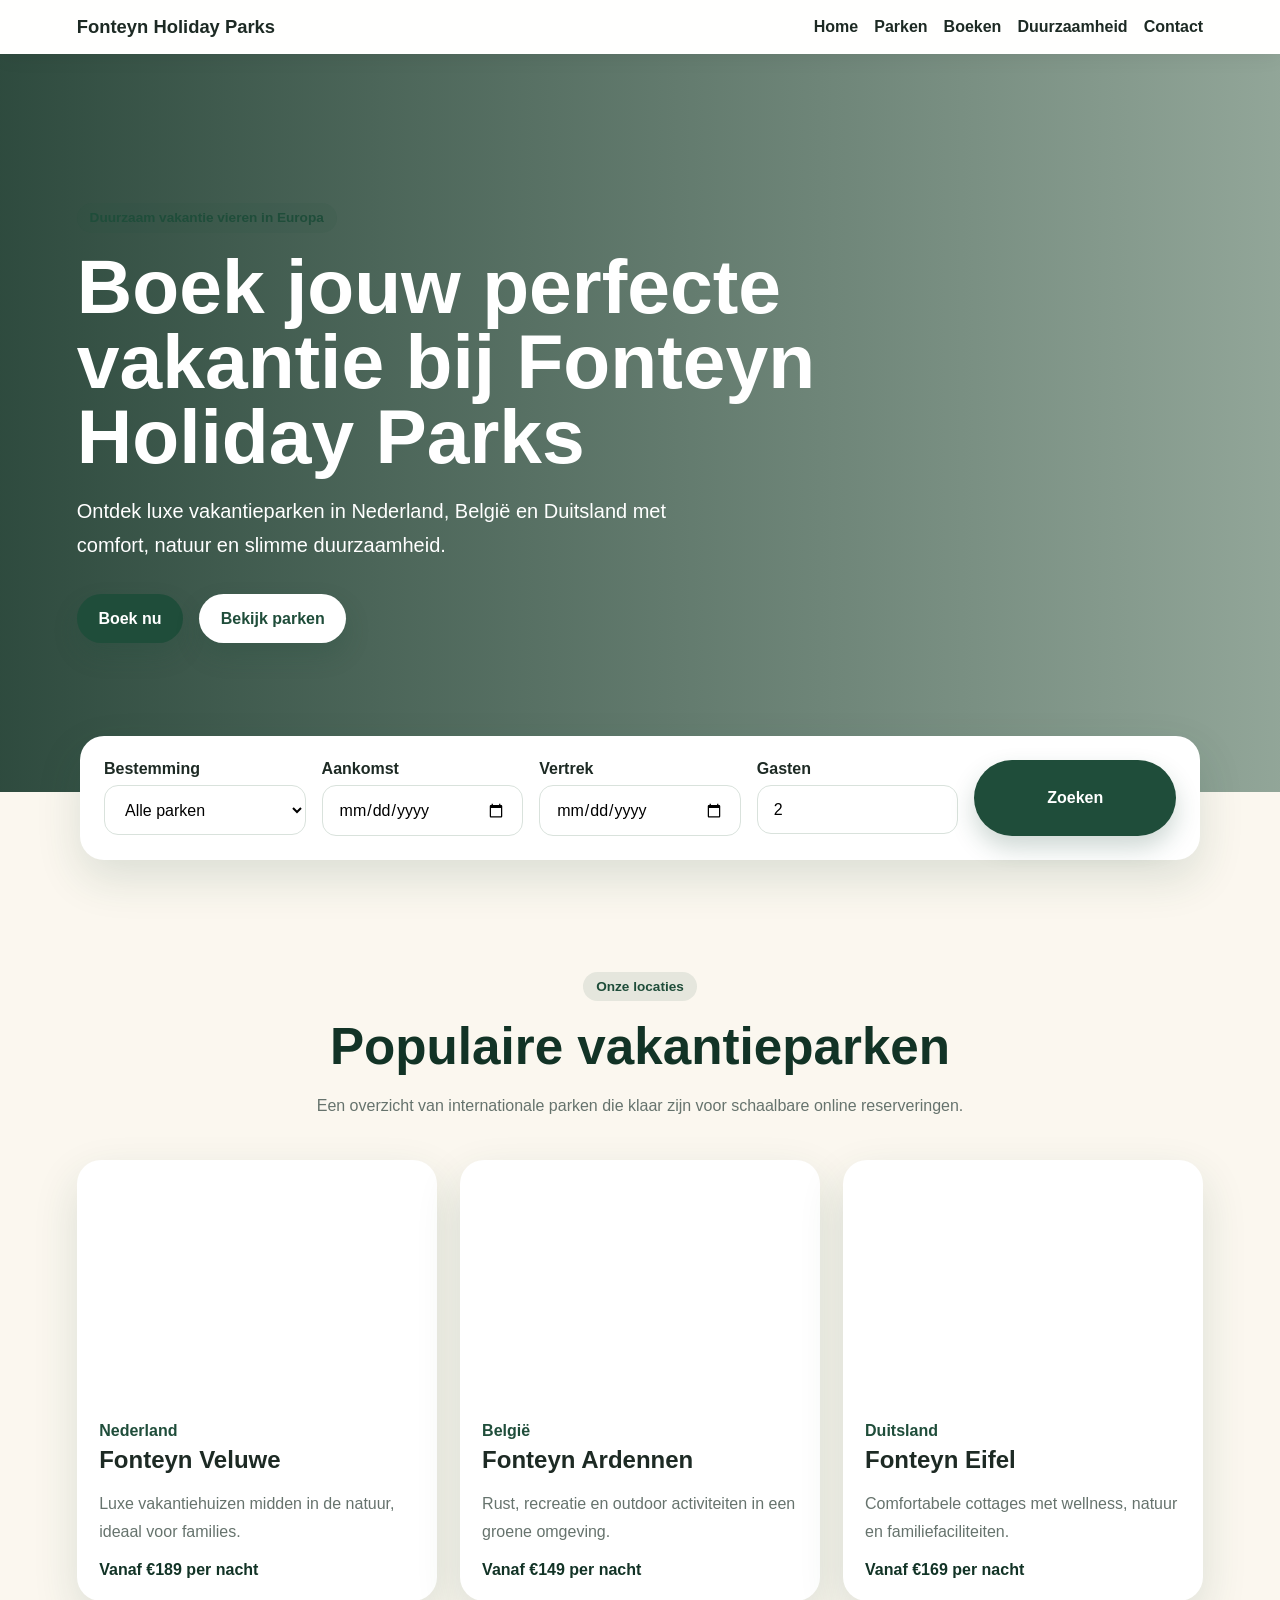
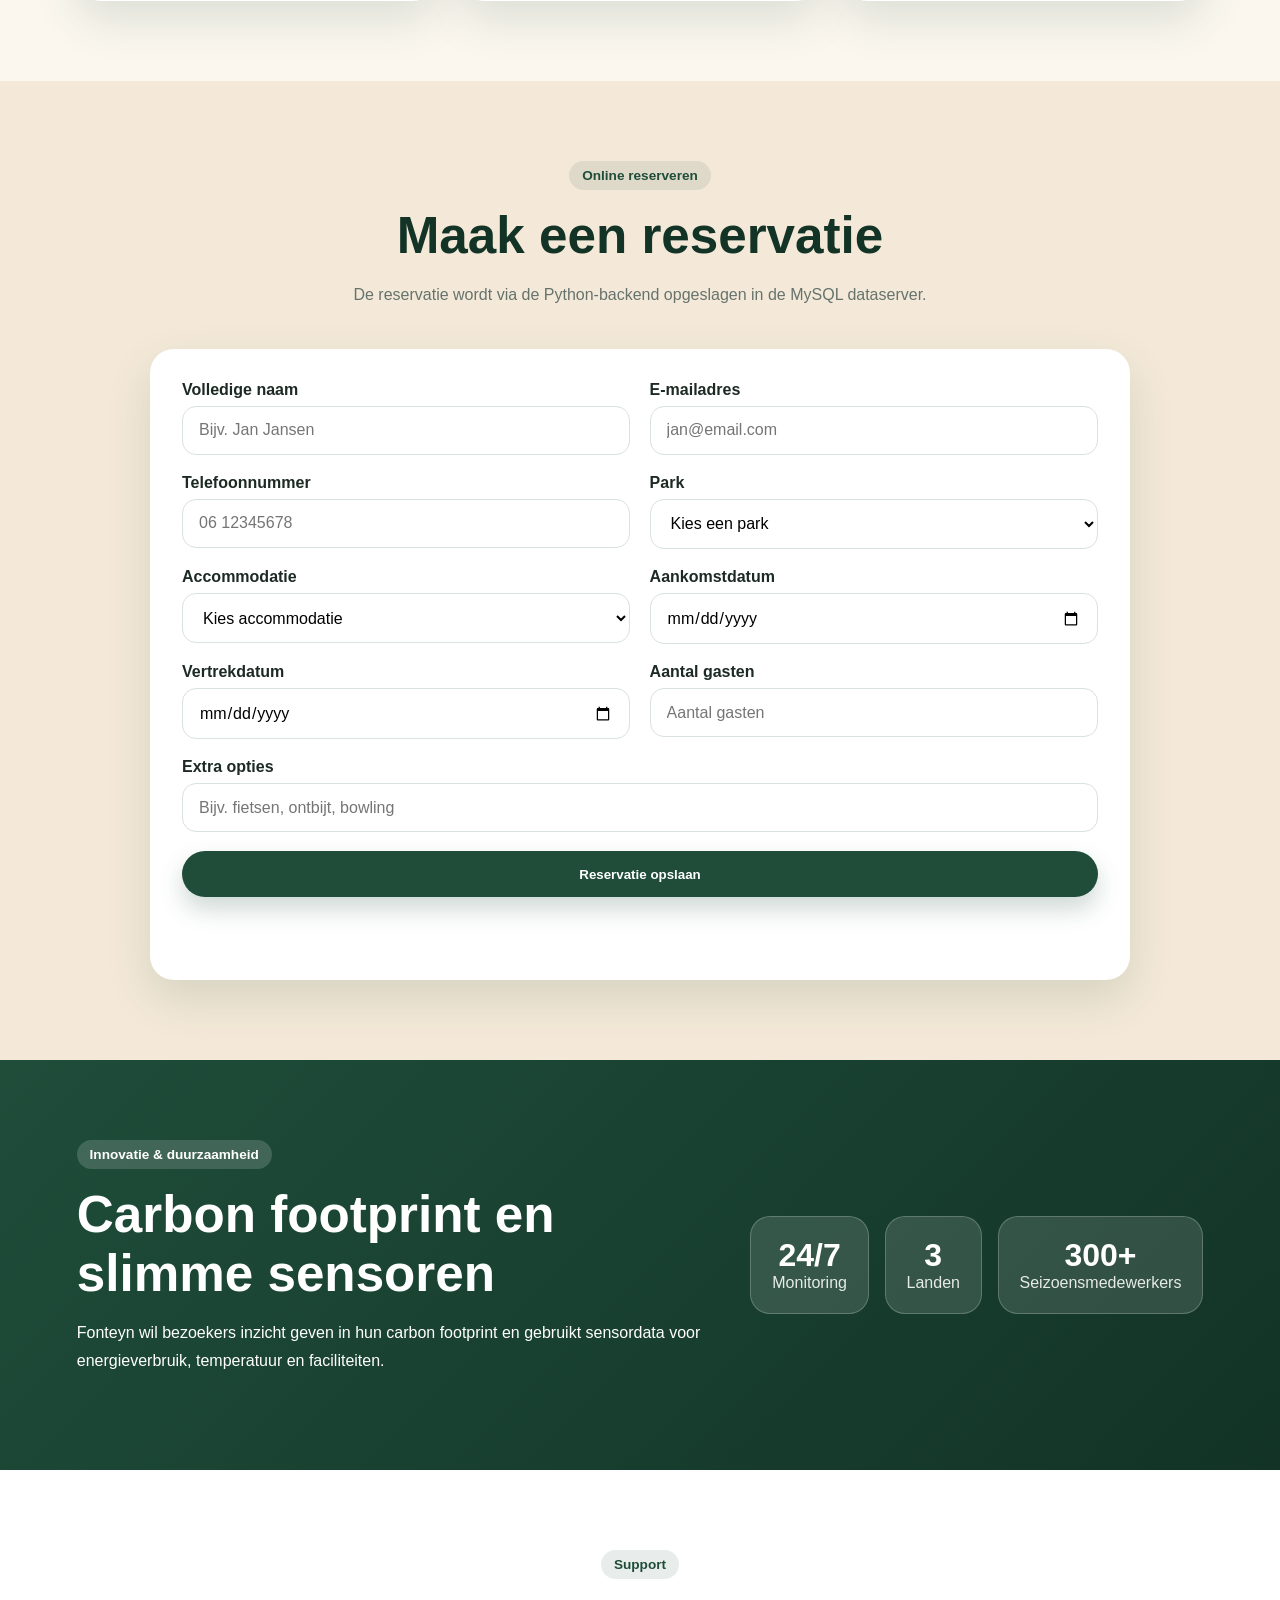
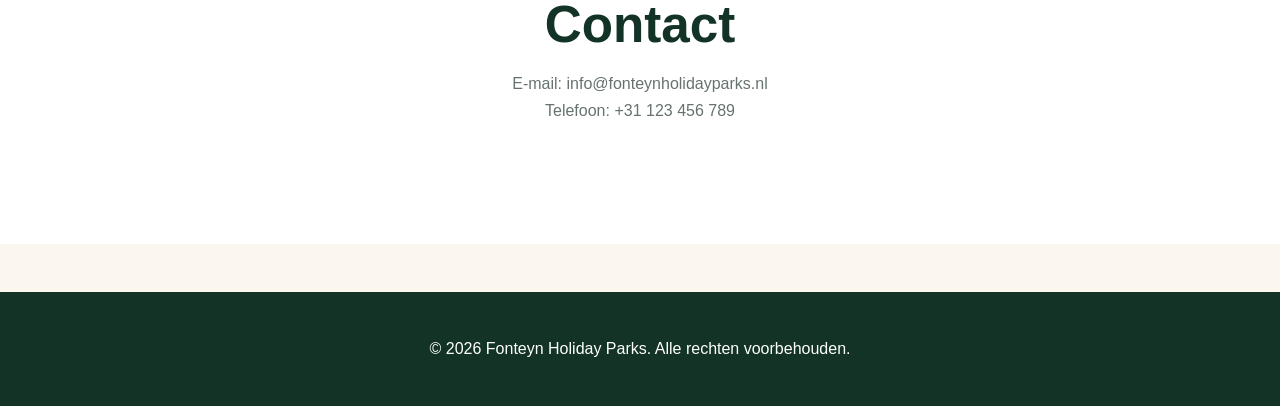
==== fonteyn-website-New-Improved/frontend/index.html @ 7b76ea58 "Initial commit reservation app" ====
<!DOCTYPE html>
<html lang="nl">
<head>
  <meta charset="UTF-8" />
  <meta name="viewport" content="width=device-width, initial-scale=1.0" />
  <title>Fonteyn Holiday Parks</title>
  <link rel="stylesheet" href="style.css" />
</head>
<body>
  <header class="navbar">
    <a class="logo" href="index.html">Fonteyn Holiday Parks</a>
    <button class="menu-btn" id="menuBtn">☰</button>
    <nav id="navMenu">
      <a href="#home">Home</a>
      <a href="#parks">Parken</a>
      <a href="#booking">Boeken</a>
      <a href="#sustainability">Duurzaamheid</a>
      <a href="#contact">Contact</a>
    </nav>
  </header>

  <section id="home" class="hero">
    <div class="hero-content">
      <span class="eyebrow">Duurzaam vakantie vieren in Europa</span>
      <h1>Boek jouw perfecte vakantie bij Fonteyn Holiday Parks</h1>
      <p>Ontdek luxe vakantieparken in Nederland, België en Duitsland met comfort, natuur en slimme duurzaamheid.</p>
      <div class="hero-actions">
        <a href="#booking" class="btn">Boek nu</a>
        <a href="#parks" class="btn secondary">Bekijk parken</a>
      </div>
    </div>
  </section>

  <main>
    <section class="search-card">
      <div>
        <label>Bestemming</label>
        <select>
          <option>Alle parken</option>
          <option>Fonteyn Veluwe</option>
          <option>Fonteyn Ardennen</option>
          <option>Fonteyn Eifel</option>
        </select>
      </div>
      <div>
        <label>Aankomst</label>
        <input type="date" />
      </div>
      <div>
        <label>Vertrek</label>
        <input type="date" />
      </div>
      <div>
        <label>Gasten</label>
        <input type="number" min="1" value="2" />
      </div>
      <a href="#booking" class="btn full">Zoeken</a>
    </section>

    <section id="parks" class="section">
      <div class="section-title">
        <span class="eyebrow">Onze locaties</span>
        <h2>Populaire vakantieparken</h2>
        <p>Een overzicht van internationale parken die klaar zijn voor schaalbare online reserveringen.</p>
      </div>
      <div class="cards">
        <article class="card">
          <div class="card-image veluwe"></div>
          <div class="card-body">
            <span>Nederland</span>
            <h3>Fonteyn Veluwe</h3>
            <p>Luxe vakantiehuizen midden in de natuur, ideaal voor families.</p>
            <strong>Vanaf €189 per nacht</strong>
          </div>
        </article>
        <article class="card">
          <div class="card-image ardennen"></div>
          <div class="card-body">
            <span>België</span>
            <h3>Fonteyn Ardennen</h3>
            <p>Rust, recreatie en outdoor activiteiten in een groene omgeving.</p>
            <strong>Vanaf €149 per nacht</strong>
          </div>
        </article>
        <article class="card">
          <div class="card-image eifel"></div>
          <div class="card-body">
            <span>Duitsland</span>
            <h3>Fonteyn Eifel</h3>
            <p>Comfortabele cottages met wellness, natuur en familiefaciliteiten.</p>
            <strong>Vanaf €169 per nacht</strong>
          </div>
        </article>
      </div>
    </section>

    <section id="booking" class="section booking-section">
      <div class="section-title">
        <span class="eyebrow">Online reserveren</span>
        <h2>Maak een reservatie</h2>
        <p>De reservatie wordt via de Python-backend opgeslagen in de MySQL dataserver.</p>
      </div>

      <form id="bookingForm" class="booking-form">
        <div class="form-group">
          <label for="fullName">Volledige naam</label>
          <input id="fullName" type="text" placeholder="Bijv. Jan Jansen" required />
        </div>
        <div class="form-group">
          <label for="email">E-mailadres</label>
          <input id="email" type="email" placeholder="jan@email.com" required />
        </div>
        <div class="form-group">
          <label for="phone">Telefoonnummer</label>
          <input id="phone" type="text" placeholder="06 12345678" />
        </div>
        <div class="form-group">
          <label for="park">Park</label>
          <select id="park" required>
            <option value="">Kies een park</option>
            <option value="Fonteyn Veluwe">Fonteyn Veluwe - Nederland</option>
            <option value="Fonteyn Ardennen">Fonteyn Ardennen - België</option>
            <option value="Fonteyn Eifel">Fonteyn Eifel - Duitsland</option>
          </select>
        </div>
        <div class="form-group">
          <label for="accommodation">Accommodatie</label>
          <select id="accommodation" required>
            <option value="">Kies accommodatie</option>
            <option value="Luxe Cottage">Luxe Cottage</option>
            <option value="Familiehuis">Familiehuis</option>
            <option value="Kampeerplaats">Kampeerplaats</option>
          </select>
        </div>
        <div class="form-group">
          <label for="arrivalDate">Aankomstdatum</label>
          <input id="arrivalDate" type="date" required />
        </div>
        <div class="form-group">
          <label for="departureDate">Vertrekdatum</label>
          <input id="departureDate" type="date" required />
        </div>
        <div class="form-group">
          <label for="guests">Aantal gasten</label>
          <input id="guests" type="number" min="1" placeholder="Aantal gasten" required />
        </div>
        <div class="form-group wide">
          <label for="extras">Extra opties</label>
          <input id="extras" type="text" placeholder="Bijv. fietsen, ontbijt, bowling" />
        </div>
        <button type="submit" class="btn submit-btn">Reservatie opslaan</button>
        <p id="formMessage" class="form-message"></p>
      </form>
    </section>

    <section id="sustainability" class="section green-section">
      <div>
        <span class="eyebrow light">Innovatie & duurzaamheid</span>
        <h2>Carbon footprint en slimme sensoren</h2>
        <p>Fonteyn wil bezoekers inzicht geven in hun carbon footprint en gebruikt sensordata voor energieverbruik, temperatuur en faciliteiten.</p>
      </div>
      <div class="stats">
        <div><strong>24/7</strong><span>Monitoring</span></div>
        <div><strong>3</strong><span>Landen</span></div>
        <div><strong>300+</strong><span>Seizoensmedewerkers</span></div>
      </div>
    </section>

    <section id="contact" class="section contact-section">
      <div class="section-title">
        <span class="eyebrow">Support</span>
        <h2>Contact</h2>
        <p>E-mail: info@fonteynholidayparks.nl<br />Telefoon: +31 123 456 789</p>
      </div>
    </section>
  </main>

  <footer>
    <p>&copy; 2026 Fonteyn Holiday Parks. Alle rechten voorbehouden.</p>
  </footer>

  <script src="script.js"></script>
</body>
</html>
---- fonteyn-website-New-Improved/frontend/style.css ----
:root {
  --green: #1f4d3a;
  --green-dark: #123326;
  --sand: #f4e9d8;
  --cream: #fbf7ef;
  --blue: #7bb7c9;
  --text: #1d2a24;
  --muted: #66736d;
  --white: #ffffff;
  --shadow: 0 18px 45px rgba(31, 77, 58, 0.14);
  --radius: 24px;
}

* { box-sizing: border-box; }
html { scroll-behavior: smooth; }
body {
  margin: 0;
  font-family: Inter, Arial, sans-serif;
  color: var(--text);
  background: var(--cream);
}

.navbar {
  position: sticky;
  top: 0;
  z-index: 100;
  display: flex;
  justify-content: space-between;
  align-items: center;
  gap: 1rem;
  padding: 1rem 6%;
  background: rgba(255, 255, 255, 0.92);
  backdrop-filter: blur(14px);
  box-shadow: 0 4px 20px rgba(0,0,0,0.06);
}
.logo {
  text-decoration: none;
  color: var(--green);
  font-weight: 800;
  font-size: 1.15rem;
}
.navbar nav {
  display: flex;
  align-items: center;
  gap: 1rem;
}
.navbar a {
  color: var(--text);
  text-decoration: none;
  font-weight: 600;
}
.navbar nav a:hover { color: var(--green); }
.menu-btn {
  display: none;
  border: none;
  background: var(--green);
  color: white;
  padding: .65rem .8rem;
  border-radius: 12px;
  font-size: 1.2rem;
}

.hero {
  min-height: 82vh;
  display: flex;
  align-items: center;
  padding: 6rem 6%;
  background:
    linear-gradient(90deg, rgba(18,51,38,.88), rgba(31,77,58,.48)),
    url('https://images.unsplash.com/photo-1500530855697-b586d89ba3ee?auto=format&fit=crop&w=1800&q=80') center/cover;
  color: white;
}
.hero-content { max-width: 760px; }
.eyebrow {
  display: inline-block;
  color: var(--green);
  background: rgba(31,77,58,.1);
  padding: .45rem .8rem;
  border-radius: 999px;
  font-weight: 800;
  font-size: .85rem;
  margin-bottom: 1rem;
}
.eyebrow.light { color: white; background: rgba(255,255,255,.16); }
.hero h1 {
  font-size: clamp(2.6rem, 6vw, 5.4rem);
  line-height: .98;
  margin: 0 0 1rem;
}
.hero p { font-size: 1.25rem; line-height: 1.7; max-width: 620px; }
.hero-actions { display: flex; gap: 1rem; flex-wrap: wrap; margin-top: 2rem; }

.btn {
  border: none;
  display: inline-flex;
  align-items: center;
  justify-content: center;
  text-decoration: none;
  background: var(--green);
  color: white;
  padding: .95rem 1.35rem;
  border-radius: 999px;
  font-weight: 800;
  cursor: pointer;
  box-shadow: 0 12px 25px rgba(31,77,58,.22);
}
.btn:hover { background: var(--green-dark); transform: translateY(-1px); }
.btn.secondary { background: white; color: var(--green); }
.btn.full { width: 100%; }

main { padding-bottom: 3rem; }
.search-card {
  width: min(1120px, 88%);
  margin: -3.5rem auto 2rem;
  position: relative;
  z-index: 5;
  background: white;
  border-radius: var(--radius);
  padding: 1.5rem;
  display: grid;
  grid-template-columns: repeat(5, 1fr);
  gap: 1rem;
  box-shadow: var(--shadow);
}
label { display: block; font-weight: 800; margin-bottom: .45rem; }
input, select {
  width: 100%;
  border: 1px solid #d9e2dc;
  border-radius: 14px;
  padding: .9rem 1rem;
  font: inherit;
  background: white;
}
input:focus, select:focus { outline: 3px solid rgba(123,183,201,.3); border-color: var(--blue); }

.section { padding: 5rem 6%; }
.section-title { text-align: center; max-width: 760px; margin: 0 auto 2.5rem; }
.section-title.left { text-align: left; margin-left: 0; }
.section h2, .section h1 { font-size: clamp(2rem, 4vw, 3.2rem); margin: 0 0 1rem; color: var(--green-dark); }
.section p { color: var(--muted); line-height: 1.7; }
.cards { display: grid; grid-template-columns: repeat(3, 1fr); gap: 1.4rem; }
.card {
  background: white;
  border-radius: var(--radius);
  overflow: hidden;
  box-shadow: var(--shadow);
}
.card-image { height: 240px; background-size: cover; background-position: center; }
.veluwe { background-image: url('https://images.unsplash.com/photo-1448375240586-882707db888b?auto=format&fit=crop&w=900&q=80'); }
.ardennen { background-image: url('https://images.unsplash.com/photo-1501785888041-af3ef285b470?auto=format&fit=crop&w=900&q=80'); }
.eifel { background-image: url('https://images.unsplash.com/photo-1510798831971-661eb04b3739?auto=format&fit=crop&w=900&q=80'); }
.card-body { padding: 1.4rem; }
.card-body span { color: var(--green); font-weight: 800; }
.card-body h3 { font-size: 1.5rem; margin: .4rem 0; }
.card-body strong { color: var(--green-dark); }

.booking-section { background: var(--sand); }
.booking-form {
  width: min(980px, 100%);
  margin: 0 auto;
  background: white;
  border-radius: var(--radius);
  padding: 2rem;
  display: grid;
  grid-template-columns: repeat(2, 1fr);
  gap: 1.2rem;
  box-shadow: var(--shadow);
}
.form-group.wide, .submit-btn, .form-message { grid-column: 1 / -1; }
.form-message { font-weight: 800; }

.green-section {
  background: linear-gradient(135deg, var(--green), var(--green-dark));
  color: white;
  display: grid;
  grid-template-columns: 1.2fr .8fr;
  gap: 2rem;
  align-items: center;
}
.green-section h2, .green-section p { color: white; }
.stats { display: grid; grid-template-columns: repeat(3, 1fr); gap: 1rem; }
.stats div {
  background: rgba(255,255,255,.13);
  border: 1px solid rgba(255,255,255,.22);
  border-radius: 20px;
  padding: 1.3rem;
  text-align: center;
}
.stats strong { display: block; font-size: 2rem; }
.stats span { opacity: .88; }

.contact-section { background: white; }
footer { padding: 2rem 6%; background: var(--green-dark); color: white; text-align: center; }

.hidden { display: none !important; }
.login-screen {
  min-height: 100vh;
  display: flex;
  justify-content: center;
  align-items: center;
  background: linear-gradient(135deg, #f4e9d8, #eaf5ef);
  padding: 2rem;
}
.login-card {
  width: min(440px, 100%);
  background: white;
  padding: 2rem;
  border-radius: 18px;
  box-shadow: var(--shadow);
}
.login-card h1 { margin: 1rem 0 .2rem; color: #1b1b1b; }
.login-subtitle, .login-note { color: var(--muted); }
.login-note { font-size: .9rem; }
.microsoft-logo {
  width: 44px;
  height: 44px;
  display: grid;
  grid-template-columns: repeat(2, 1fr);
  gap: 4px;
}
.microsoft-logo span:nth-child(1) { background: #f25022; }
.microsoft-logo span:nth-child(2) { background: #7fba00; }
.microsoft-logo span:nth-child(3) { background: #00a4ef; }
.microsoft-logo span:nth-child(4) { background: #ffb900; }
.logout-btn {
  border: none;
  background: #c0392b;
  color: white;
  padding: .7rem 1rem;
  border-radius: 999px;
  cursor: pointer;
  font-weight: 800;
}
.admin-table-wrapper {
  width: 100%;
  overflow-x: auto;
  margin-top: 2rem;
  background: white;
  border-radius: 18px;
  box-shadow: var(--shadow);
}
.admin-table { width: 100%; border-collapse: collapse; min-width: 1050px; }
.admin-table th, .admin-table td { padding: 1rem; text-align: left; border-bottom: 1px solid #e5e5e5; }
.admin-table th { background: var(--green); color: white; font-weight: 800; }
.admin-table tr:hover { background: #f4f9f6; }
.delete-btn {
  background: #c0392b;
  color: white;
  border: none;
  padding: .6rem 1rem;
  border-radius: 10px;
  cursor: pointer;
  font-weight: 800;
}
.delete-btn:hover { background: #a93226; }

@media (max-width: 900px) {
  .search-card, .cards, .green-section, .stats { grid-template-columns: 1fr; }
  .booking-form { grid-template-columns: 1fr; }
  .menu-btn { display: block; }
  .navbar nav {
    display: none;
    position: absolute;
    top: 100%;
    left: 0;
    right: 0;
    flex-direction: column;
    background: white;
    padding: 1rem 6%;
    align-items: flex-start;
    box-shadow: 0 18px 35px rgba(0,0,0,.08);
  }
  .navbar nav.open { display: flex; }
}
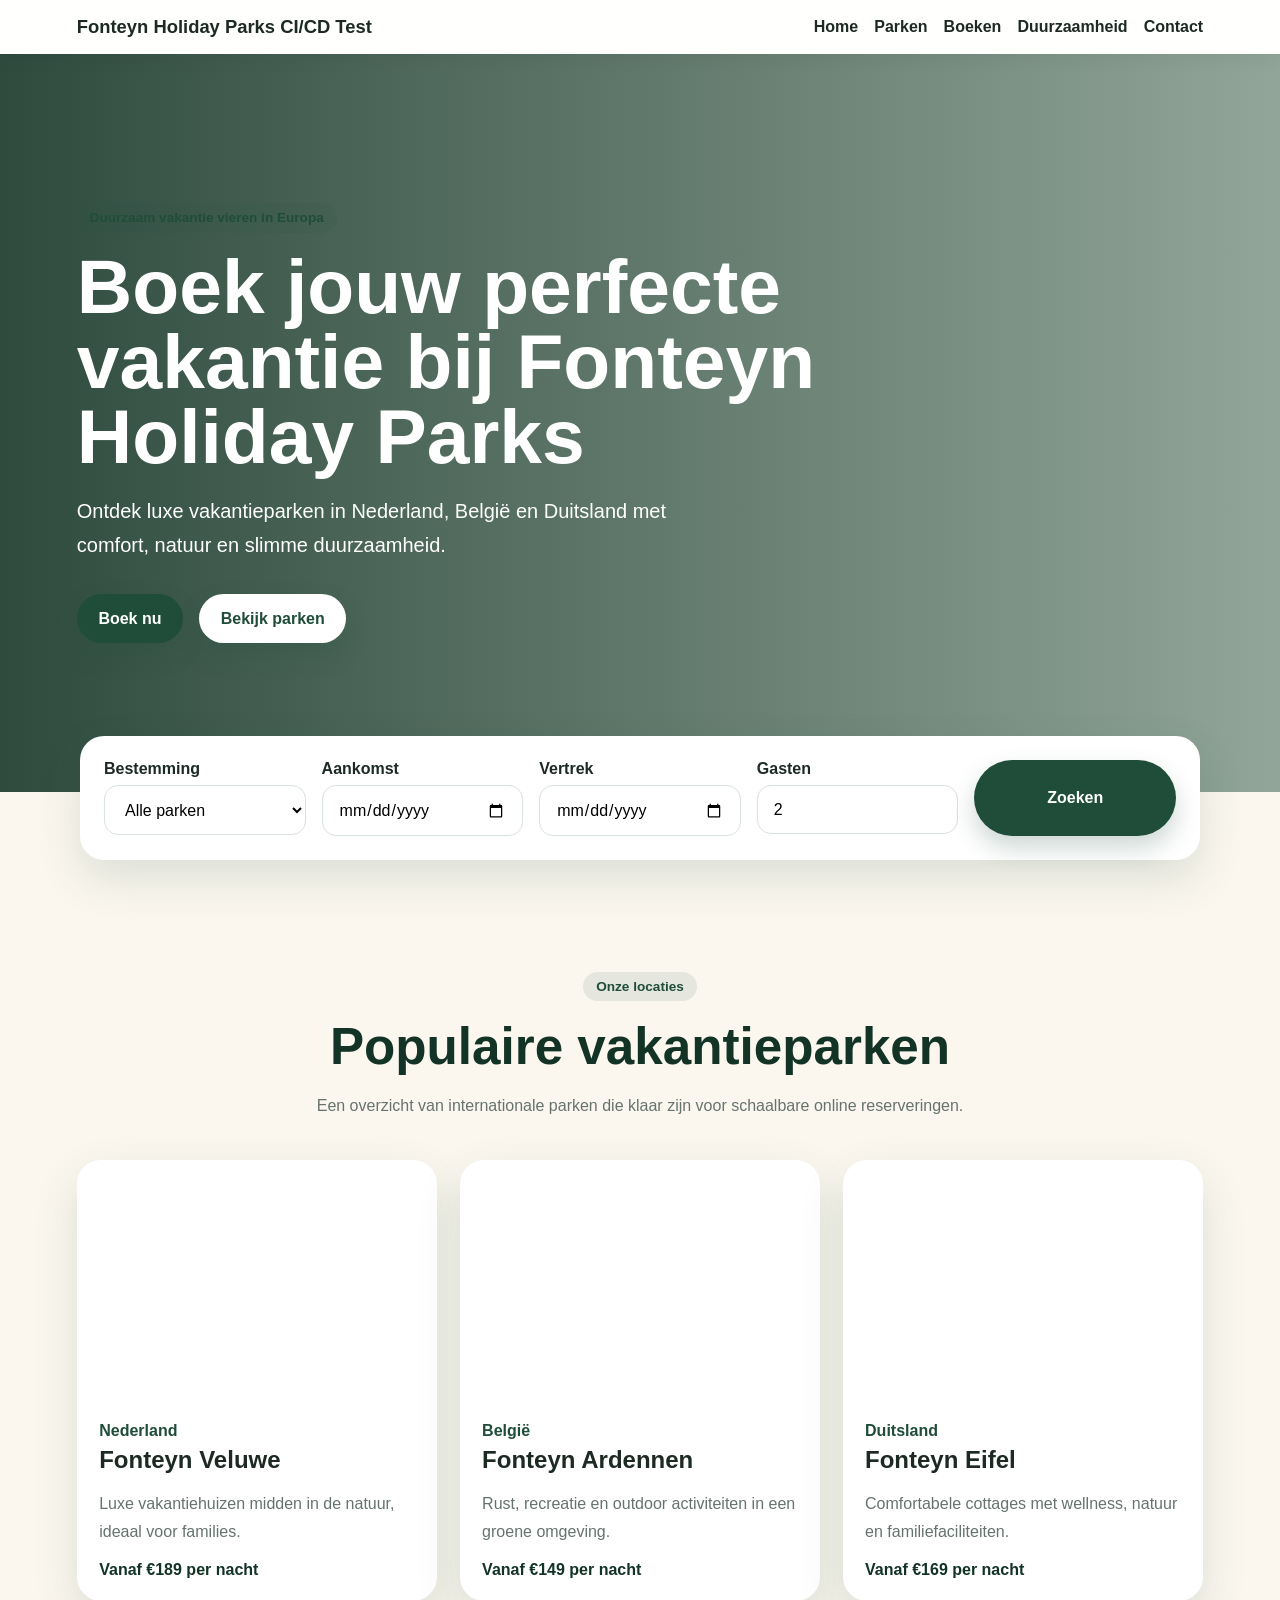
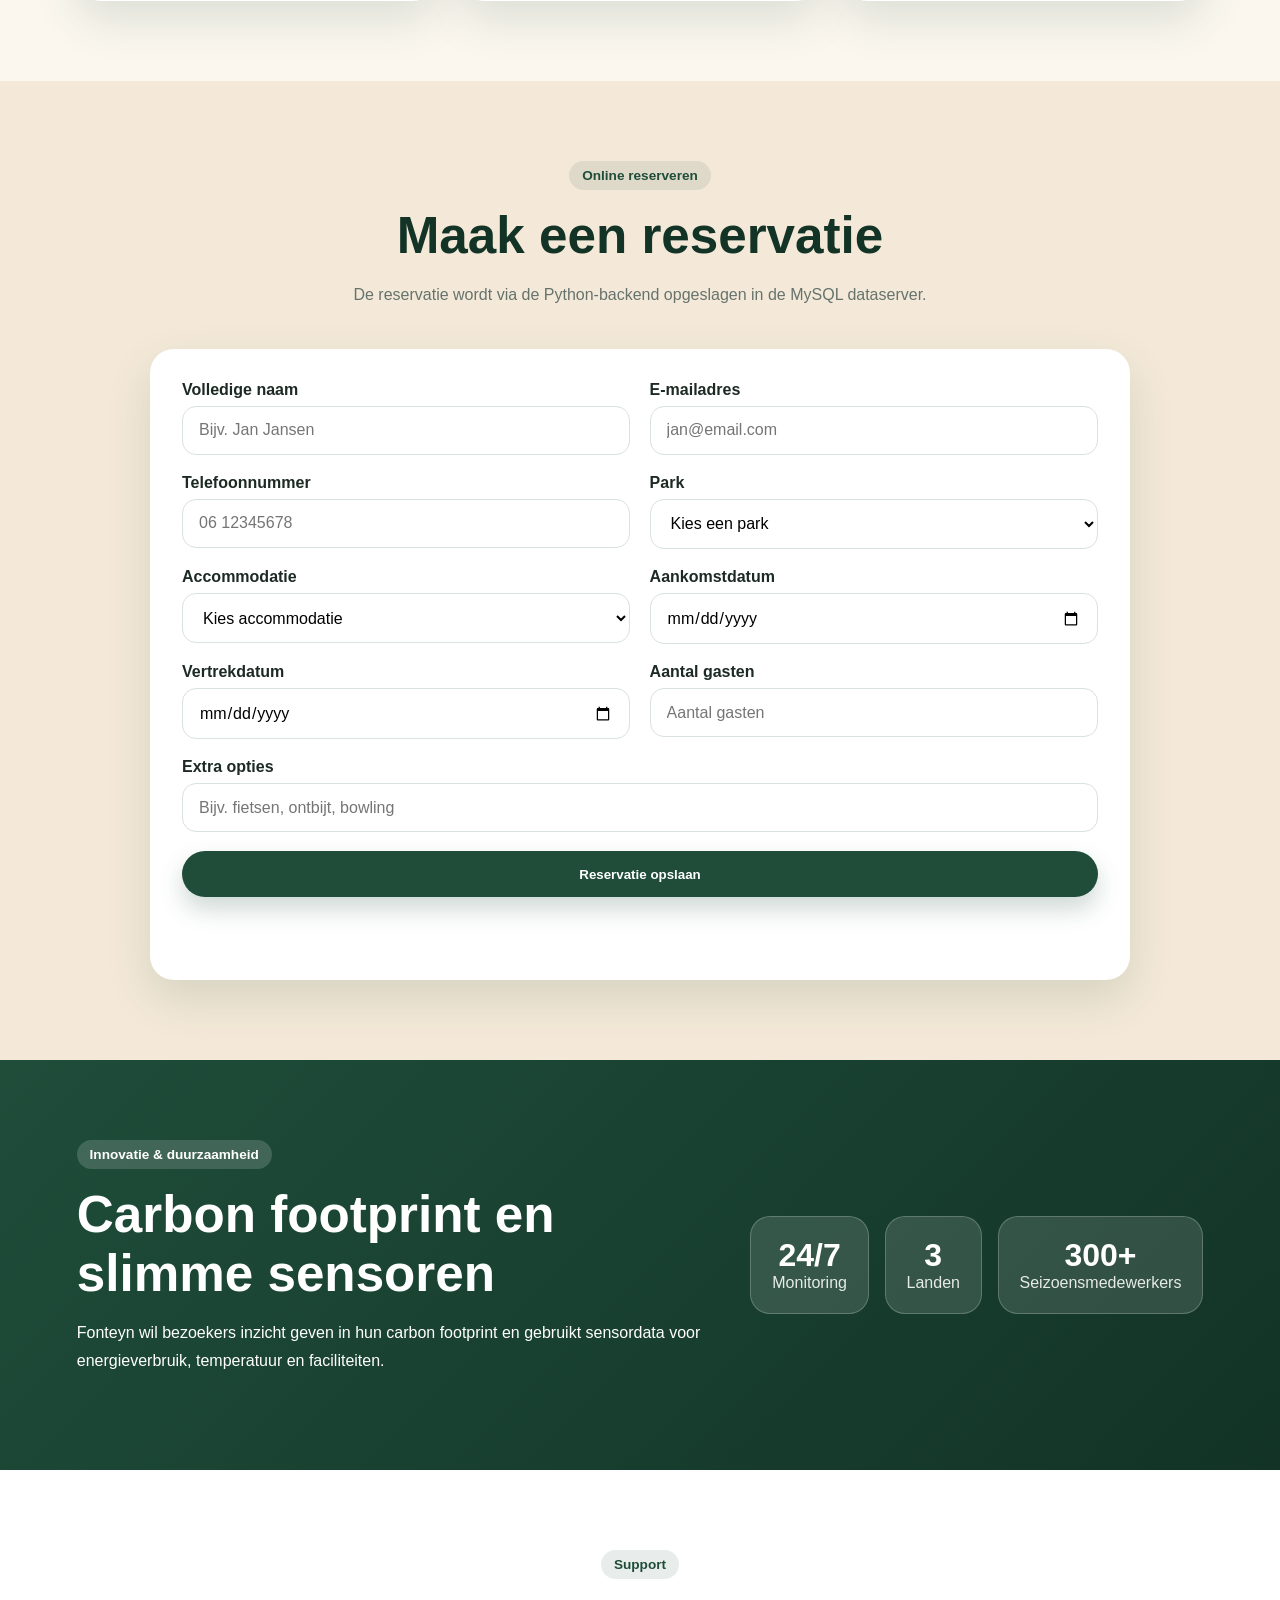
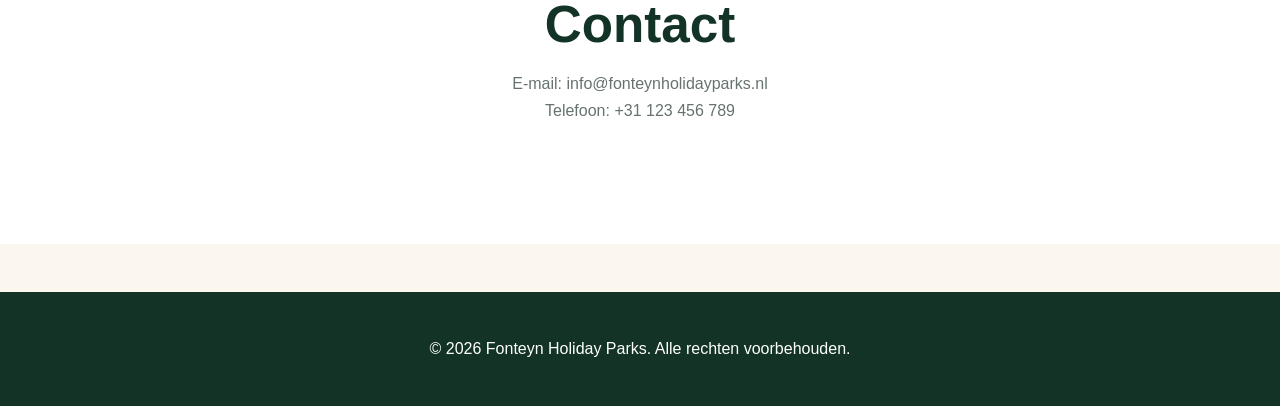
==== commit 5bb2a12a: "CI/CD pipeline test" ====
--- a/fonteyn-website-New-Improved/frontend/index.html
+++ b/fonteyn-website-New-Improved/frontend/index.html
@@ -8,7 +8,7 @@
 </head>
 <body>
   <header class="navbar">
-    <a class="logo" href="index.html">Fonteyn Holiday Parks</a>
+    <a class="logo" href="index.html">Fonteyn Holiday Parks CI/CD Test</a>
     <button class="menu-btn" id="menuBtn">☰</button>
     <nav id="navMenu">
       <a href="#home">Home</a>
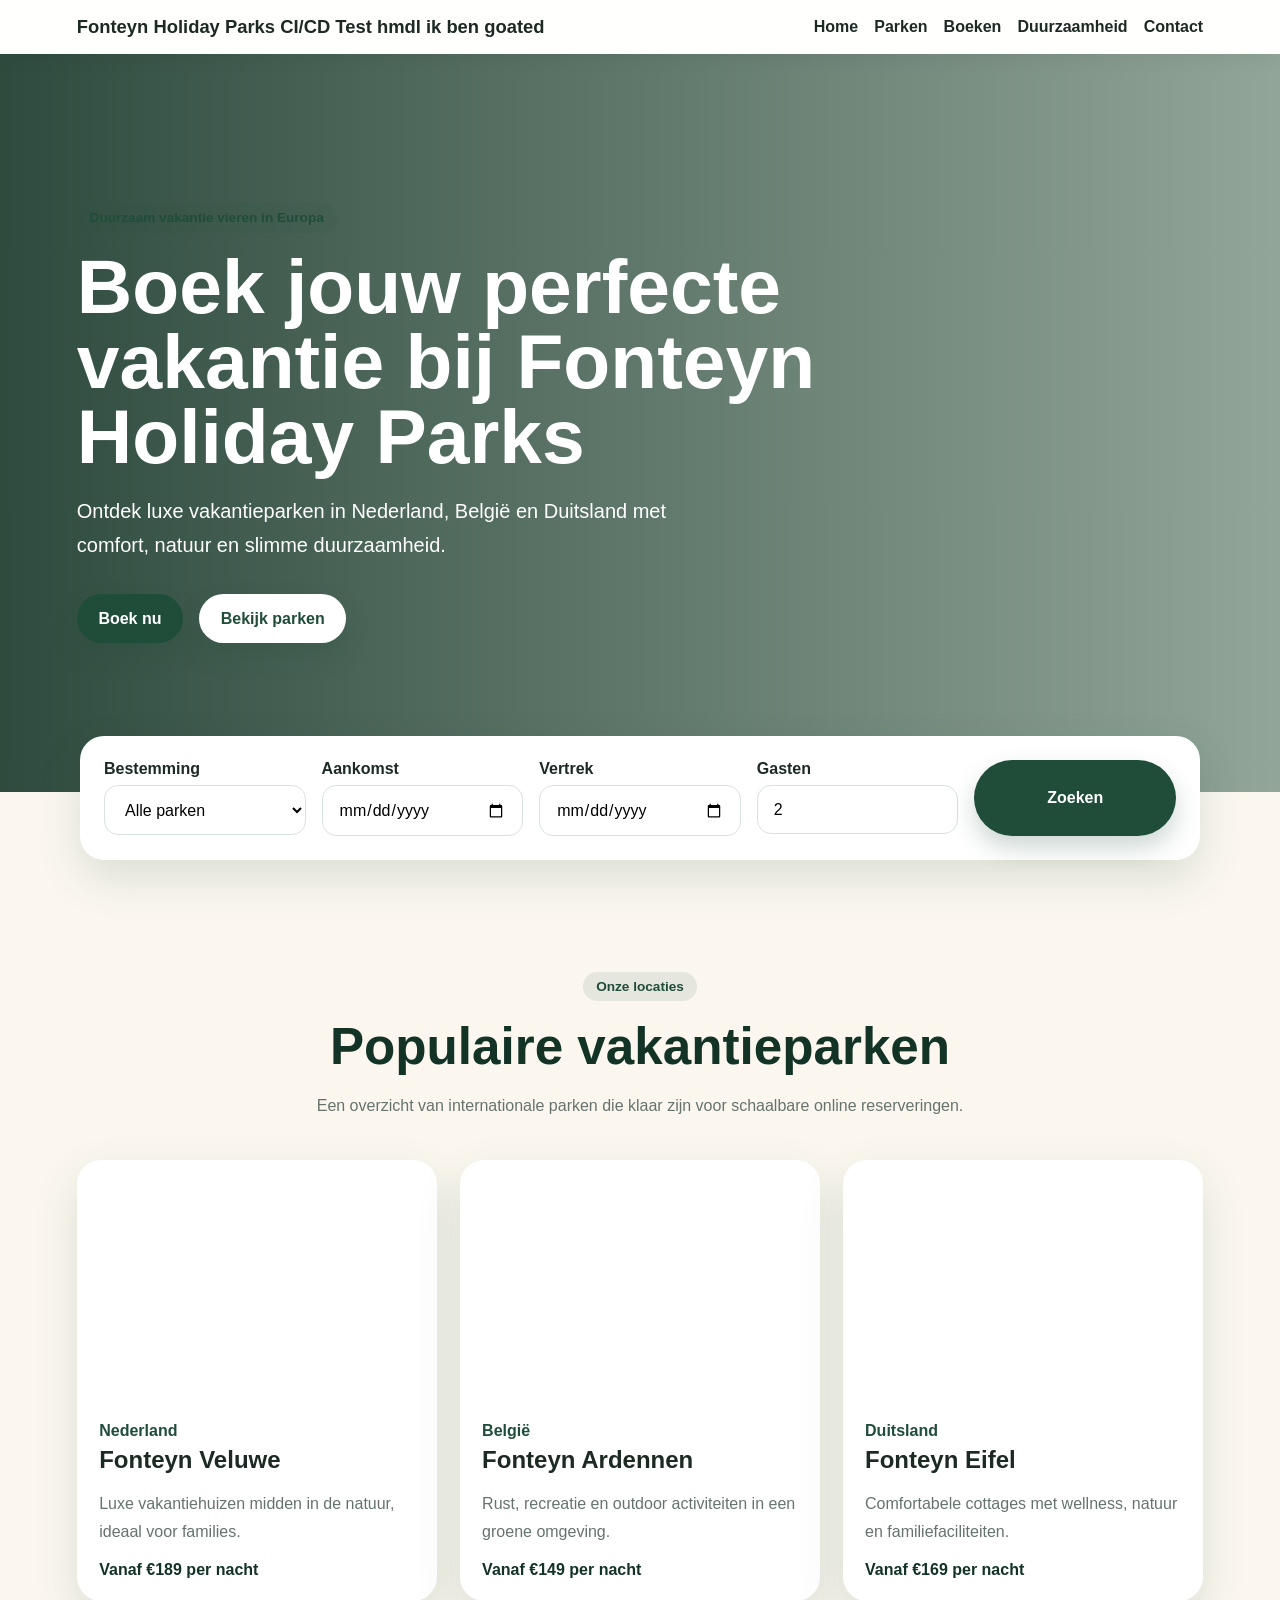
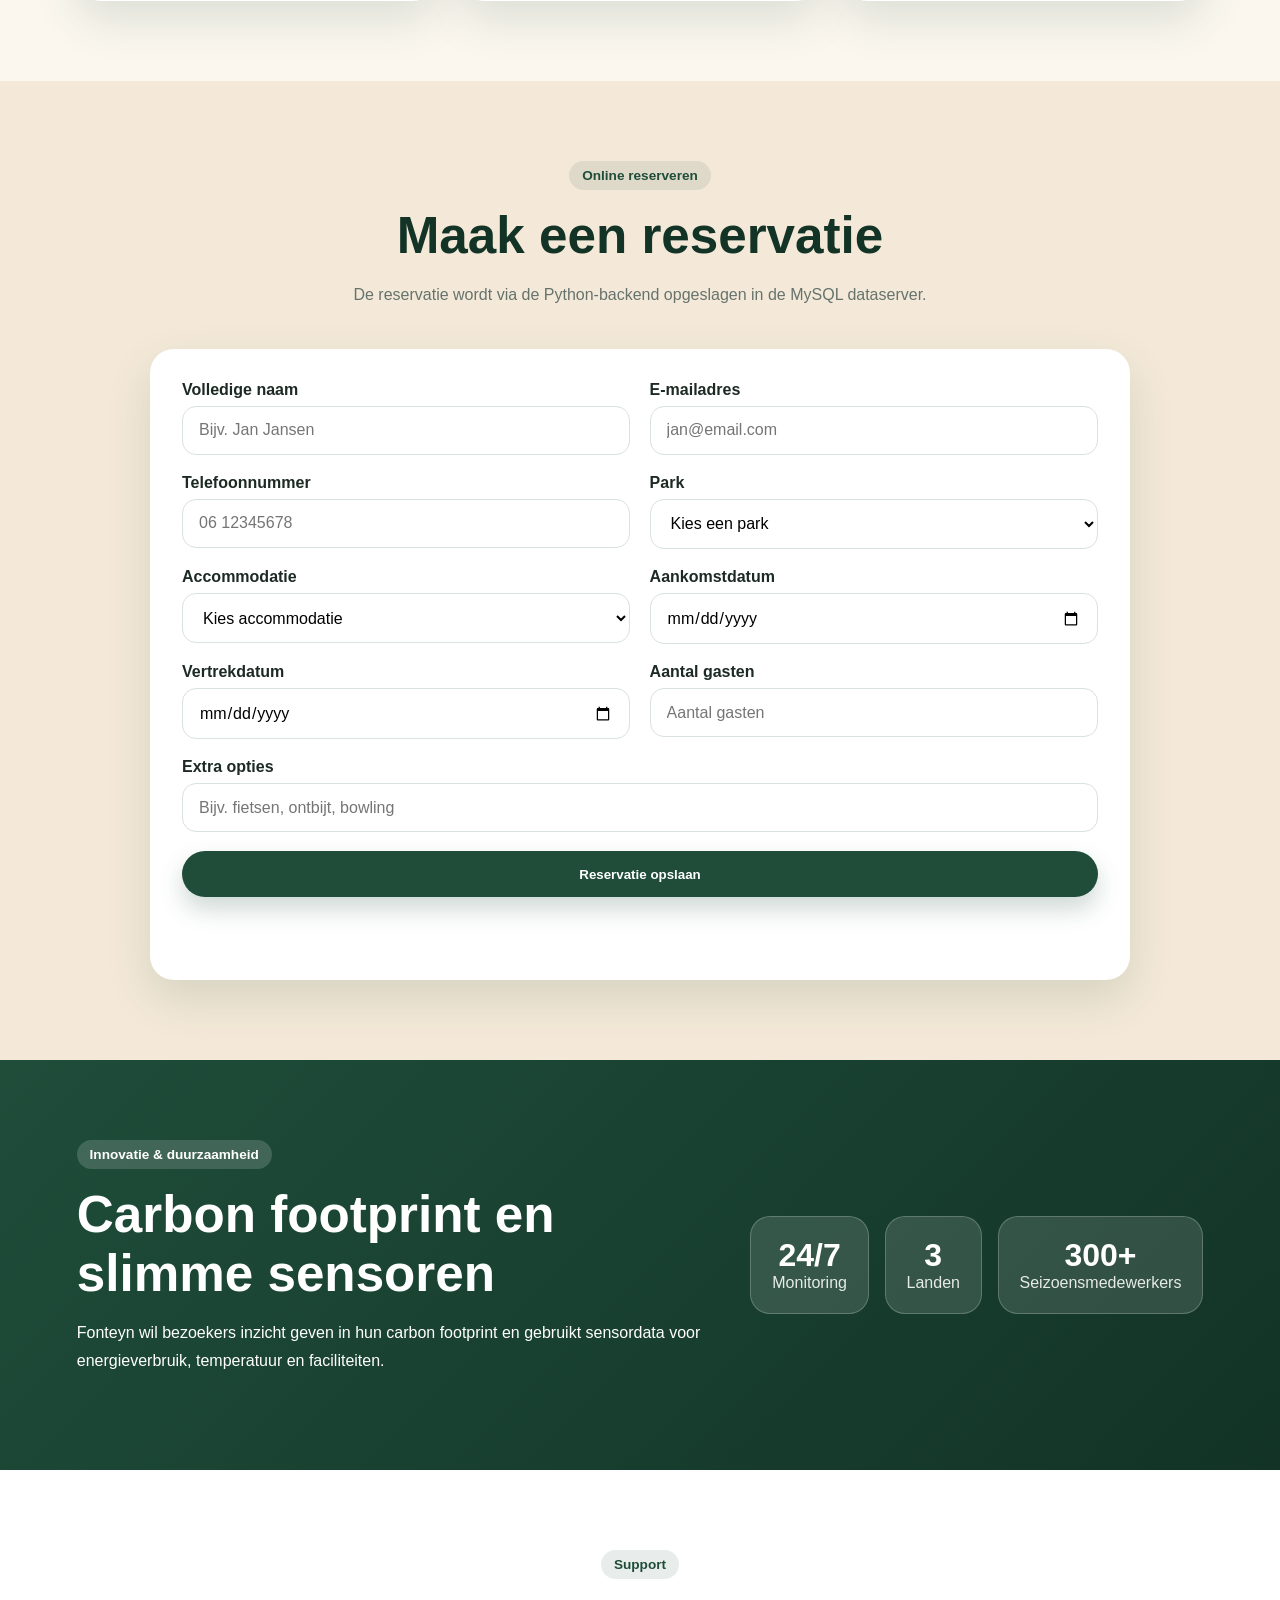
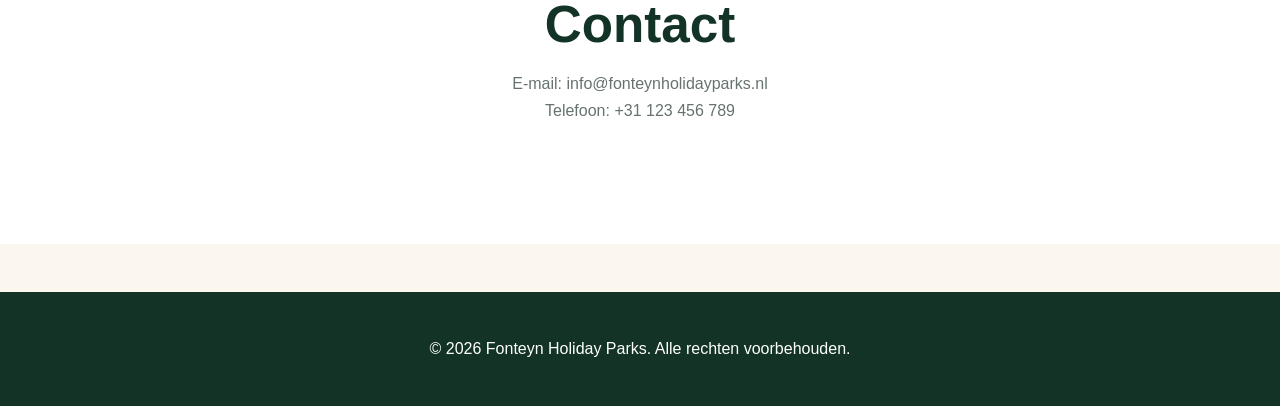
==== commit 46cc212c: "Pipeline verification" ====
--- a/fonteyn-website-New-Improved/frontend/index.html
+++ b/fonteyn-website-New-Improved/frontend/index.html
@@ -8,7 +8,7 @@
 </head>
 <body>
   <header class="navbar">
-    <a class="logo" href="index.html">Fonteyn Holiday Parks CI/CD Test</a>
+    <a class="logo" href="index.html">Fonteyn Holiday Parks CI/CD Test hmdl ik ben goated</a>
     <button class="menu-btn" id="menuBtn">☰</button>
     <nav id="navMenu">
       <a href="#home">Home</a>
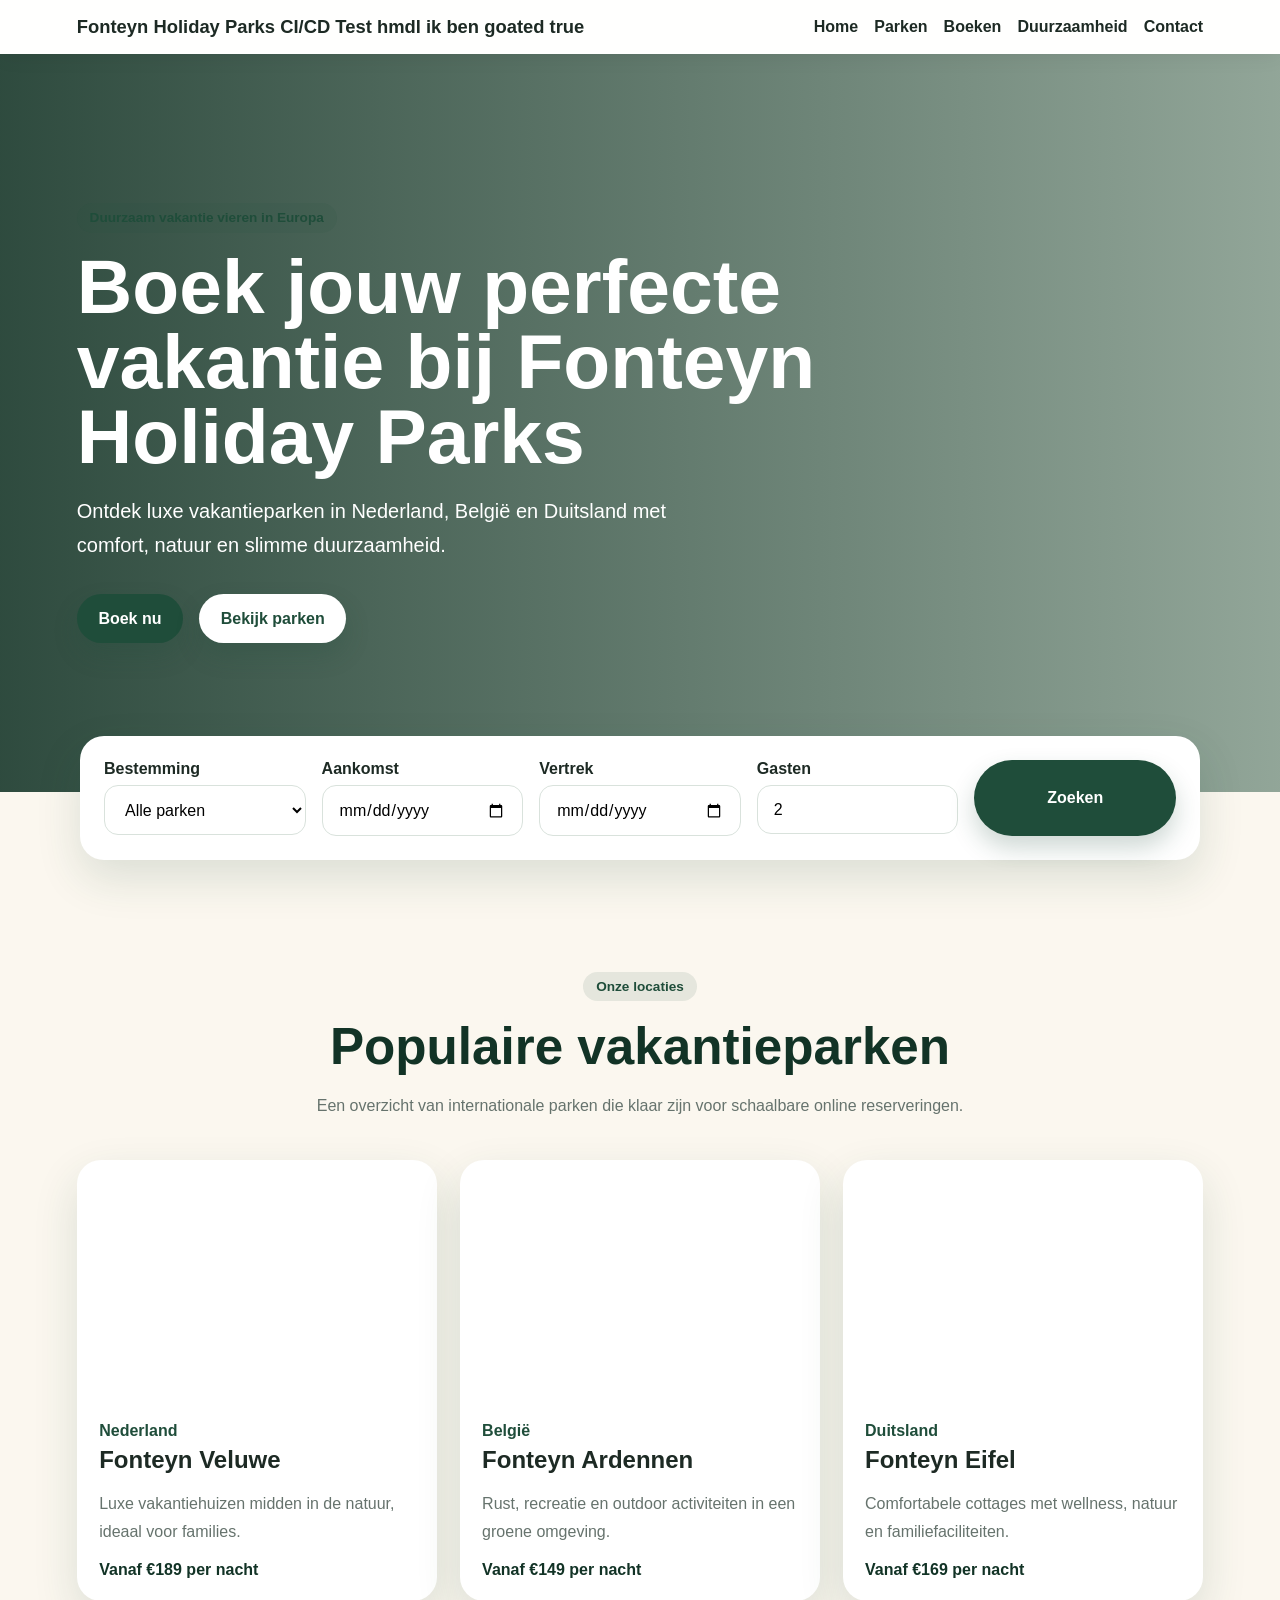
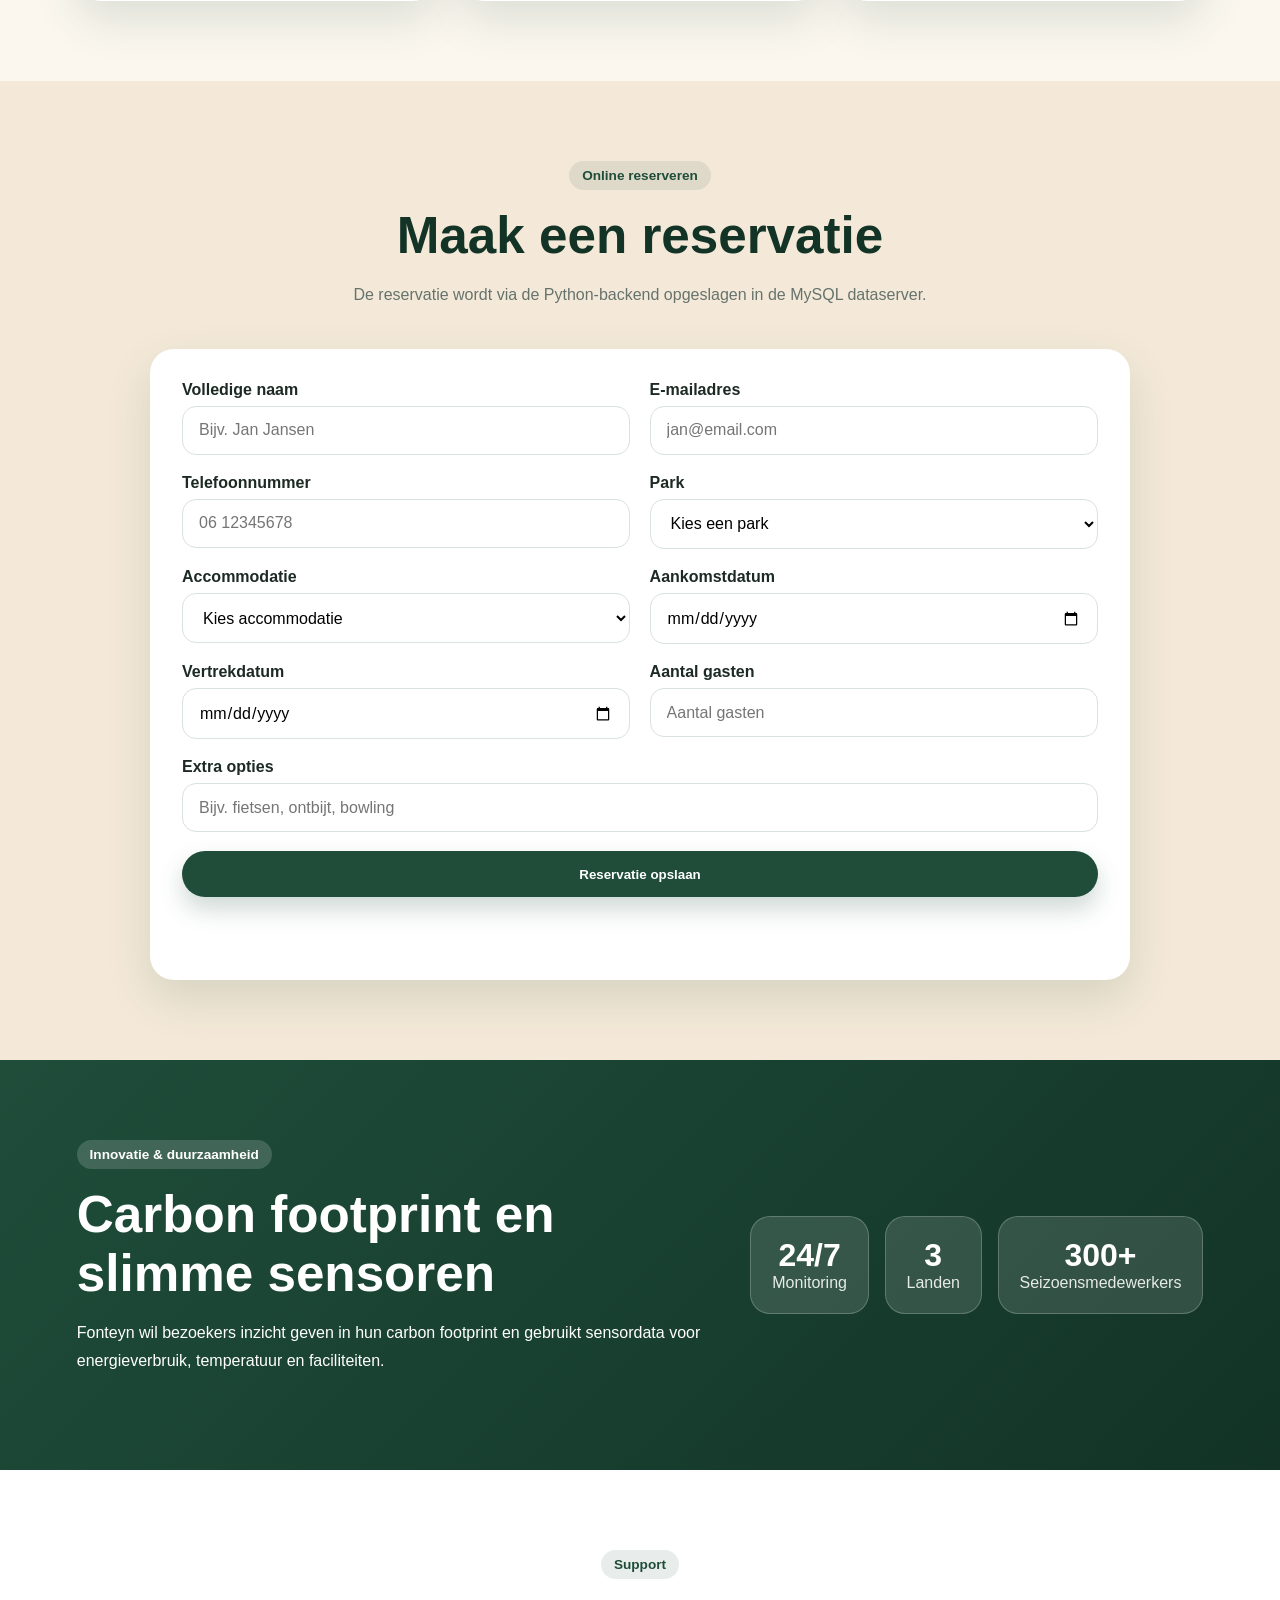
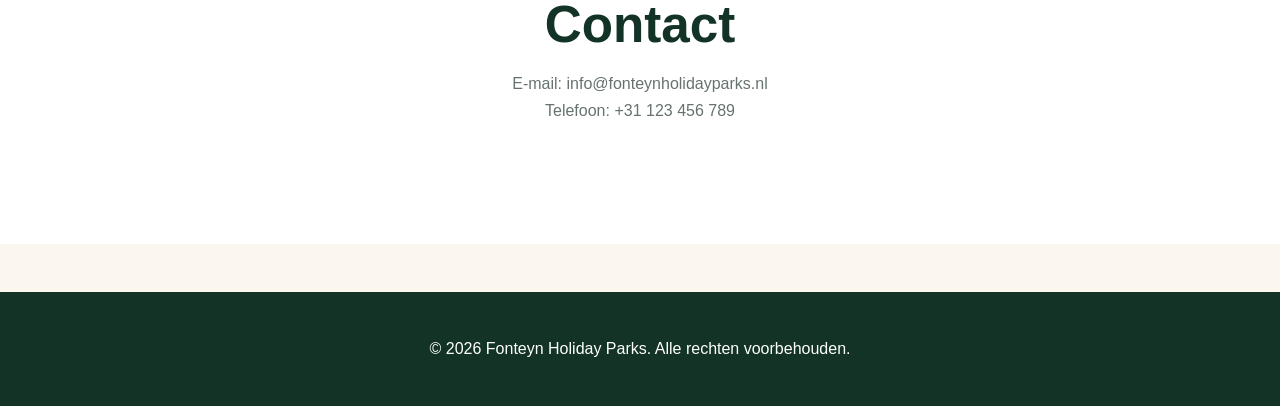
==== commit b7206696: "cheeky lil test" ====
--- a/fonteyn-website-New-Improved/frontend/index.html
+++ b/fonteyn-website-New-Improved/frontend/index.html
@@ -8,7 +8,7 @@
 </head>
 <body>
   <header class="navbar">
-    <a class="logo" href="index.html">Fonteyn Holiday Parks CI/CD Test hmdl ik ben goated</a>
+    <a class="logo" href="index.html">Fonteyn Holiday Parks CI/CD Test hmdl ik ben goated true</a>
     <button class="menu-btn" id="menuBtn">☰</button>
     <nav id="navMenu">
       <a href="#home">Home</a>
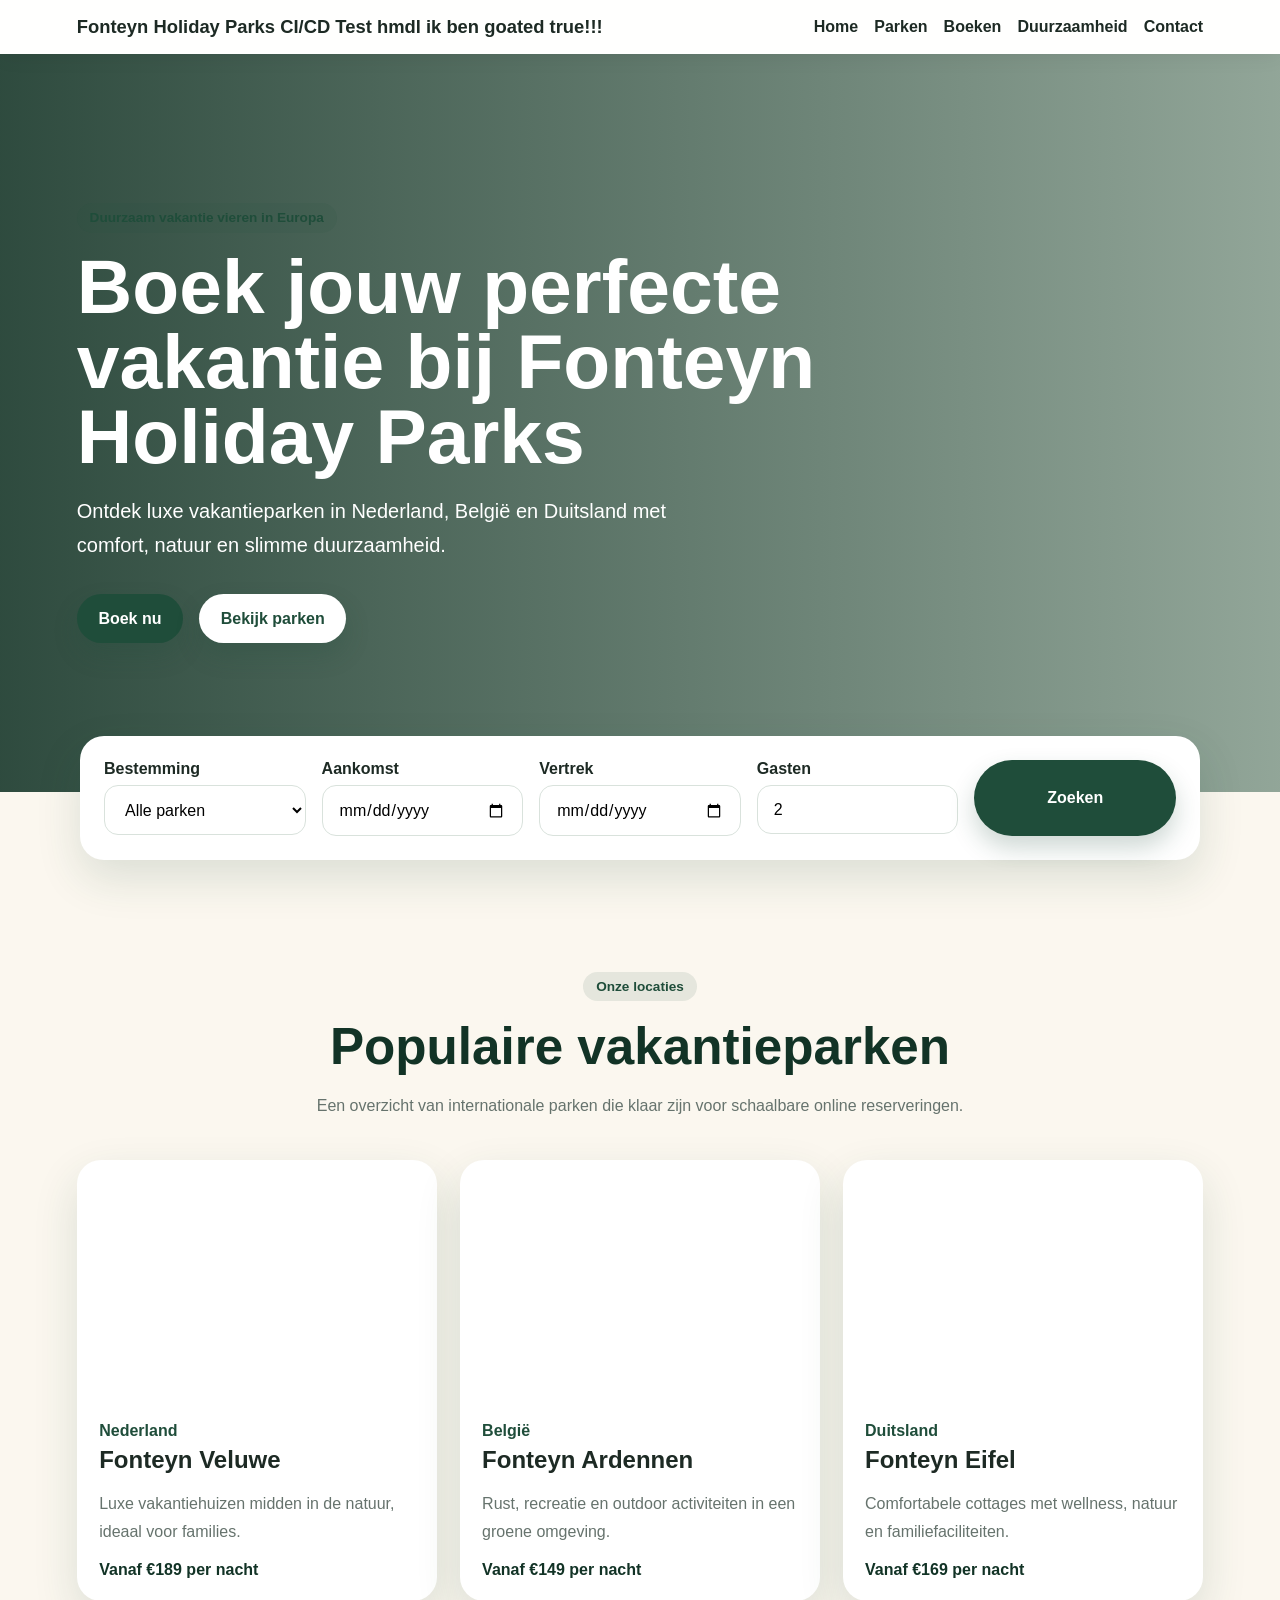
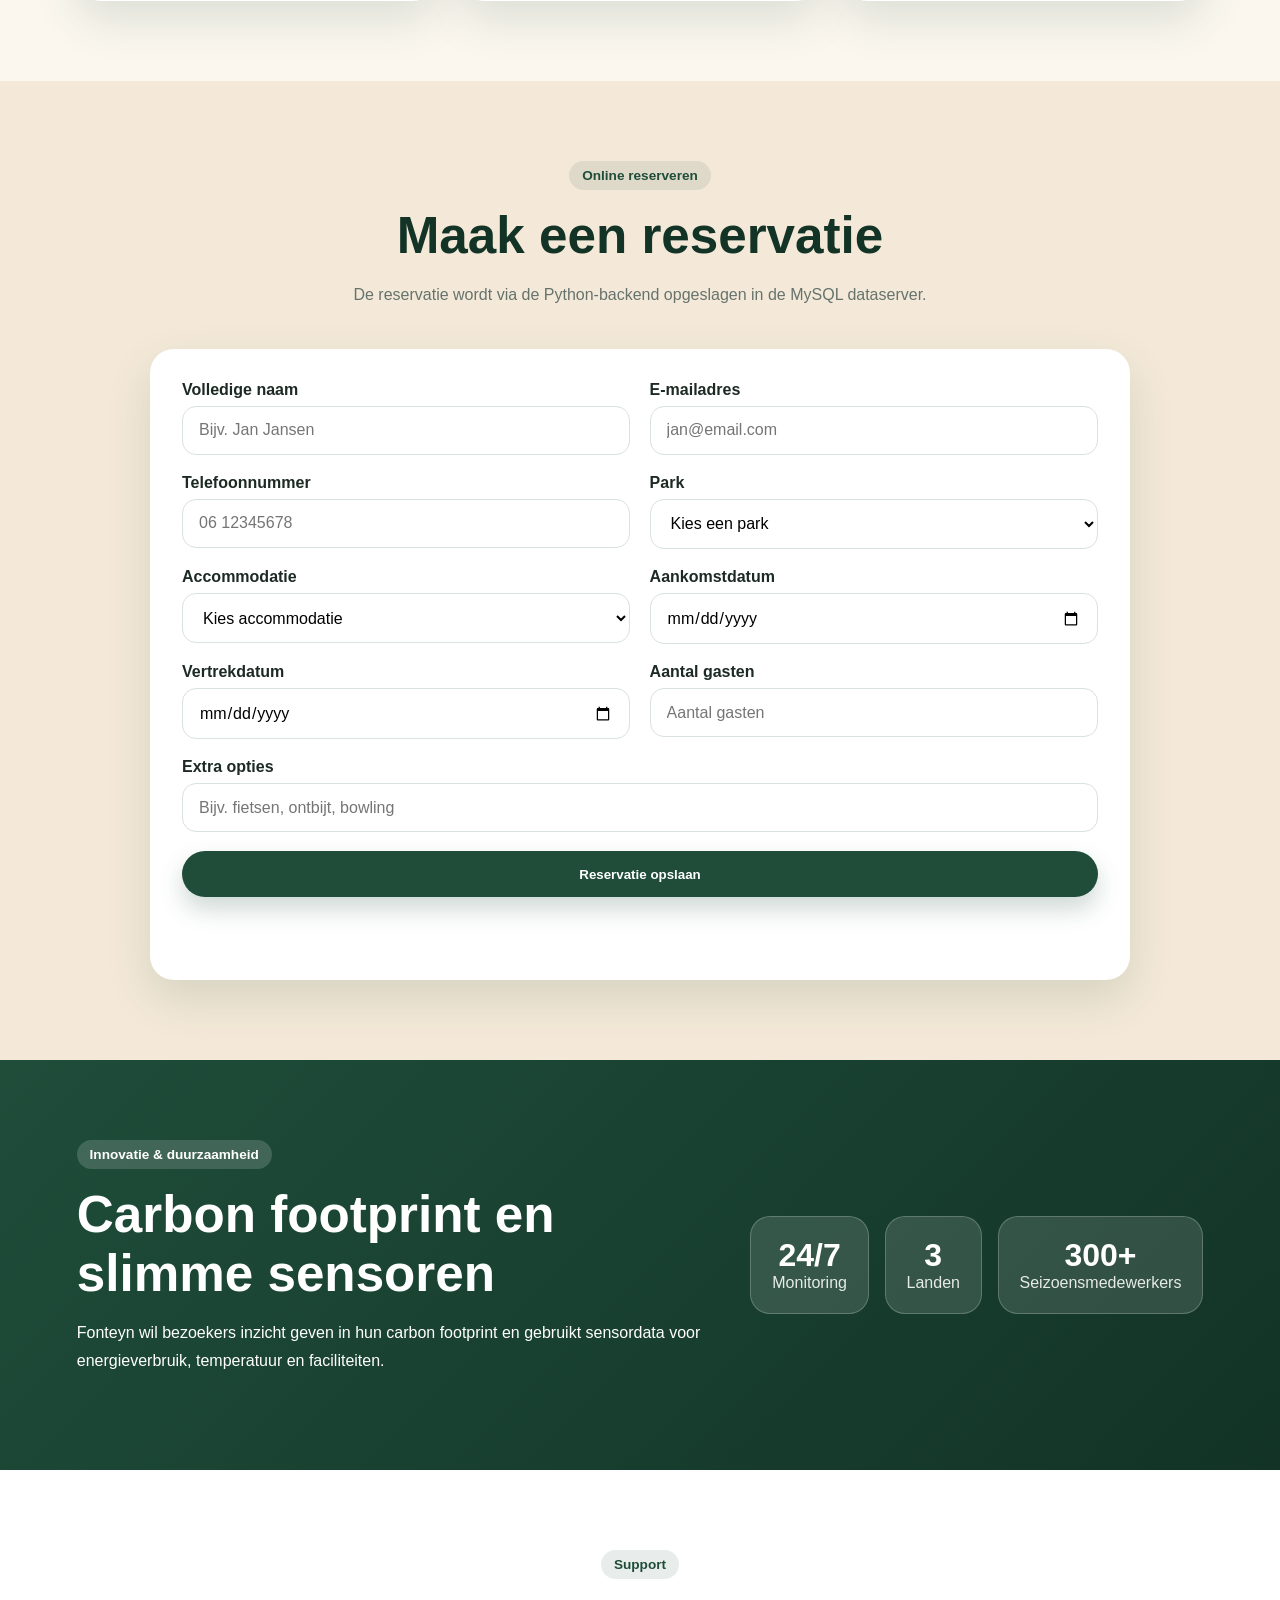
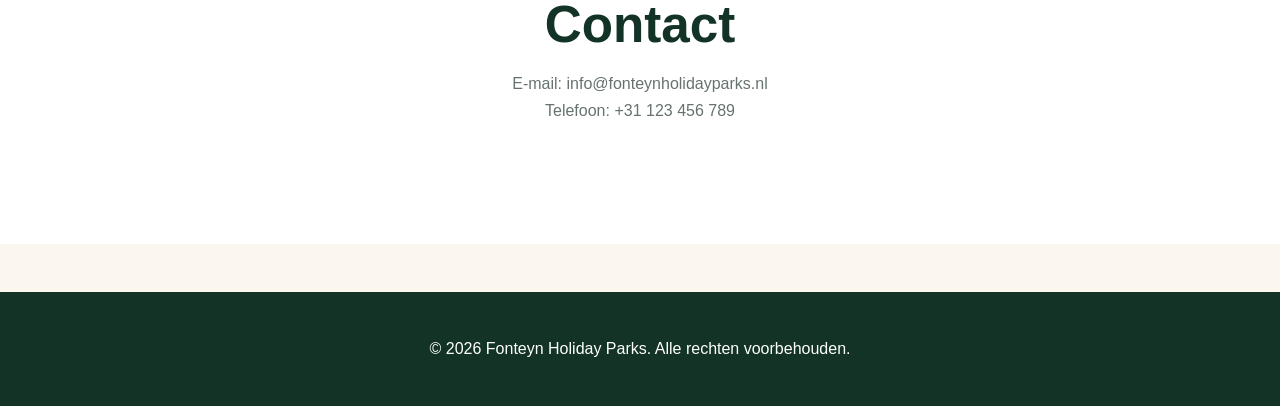
==== commit 5bc13395: "hope this worksssss" ====
--- a/fonteyn-website-New-Improved/frontend/index.html
+++ b/fonteyn-website-New-Improved/frontend/index.html
@@ -8,7 +8,7 @@
 </head>
 <body>
   <header class="navbar">
-    <a class="logo" href="index.html">Fonteyn Holiday Parks CI/CD Test hmdl ik ben goated true</a>
+    <a class="logo" href="index.html">Fonteyn Holiday Parks CI/CD Test hmdl ik ben goated true!!!</a>
     <button class="menu-btn" id="menuBtn">☰</button>
     <nav id="navMenu">
       <a href="#home">Home</a>
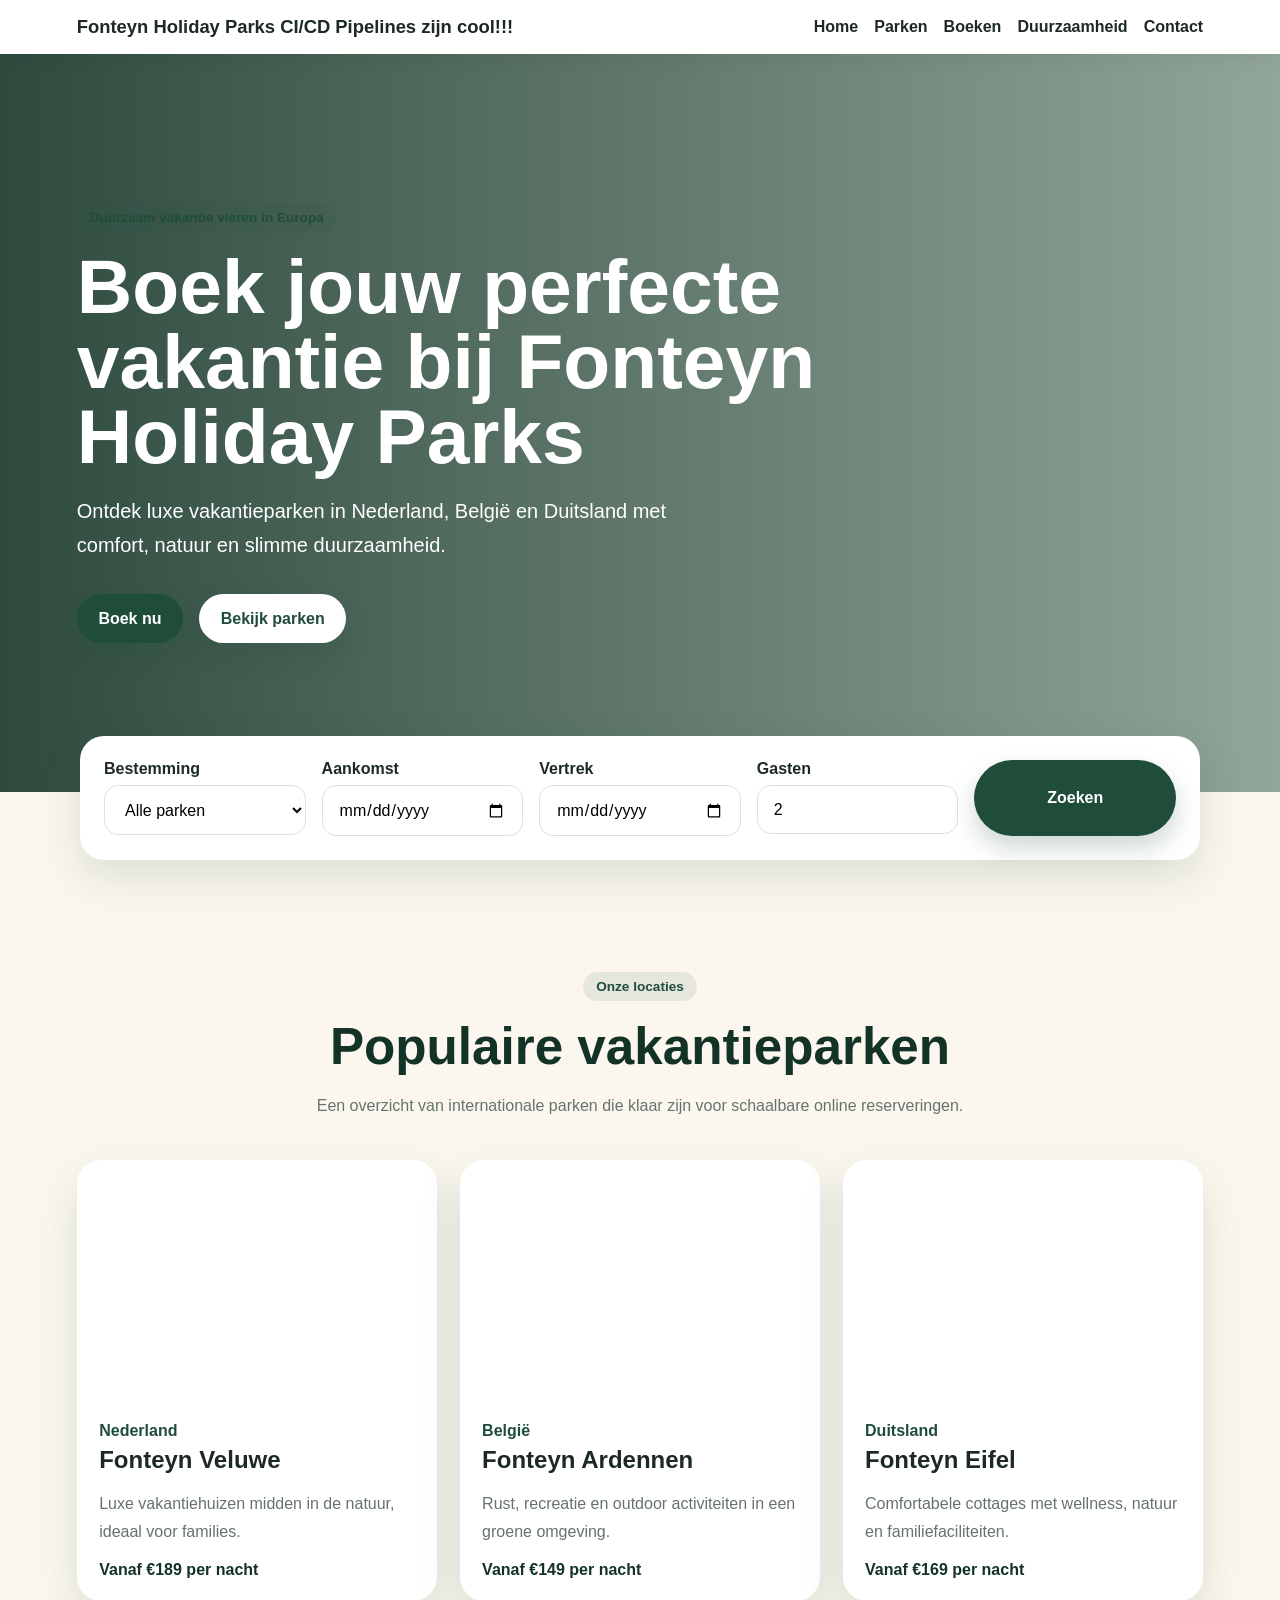
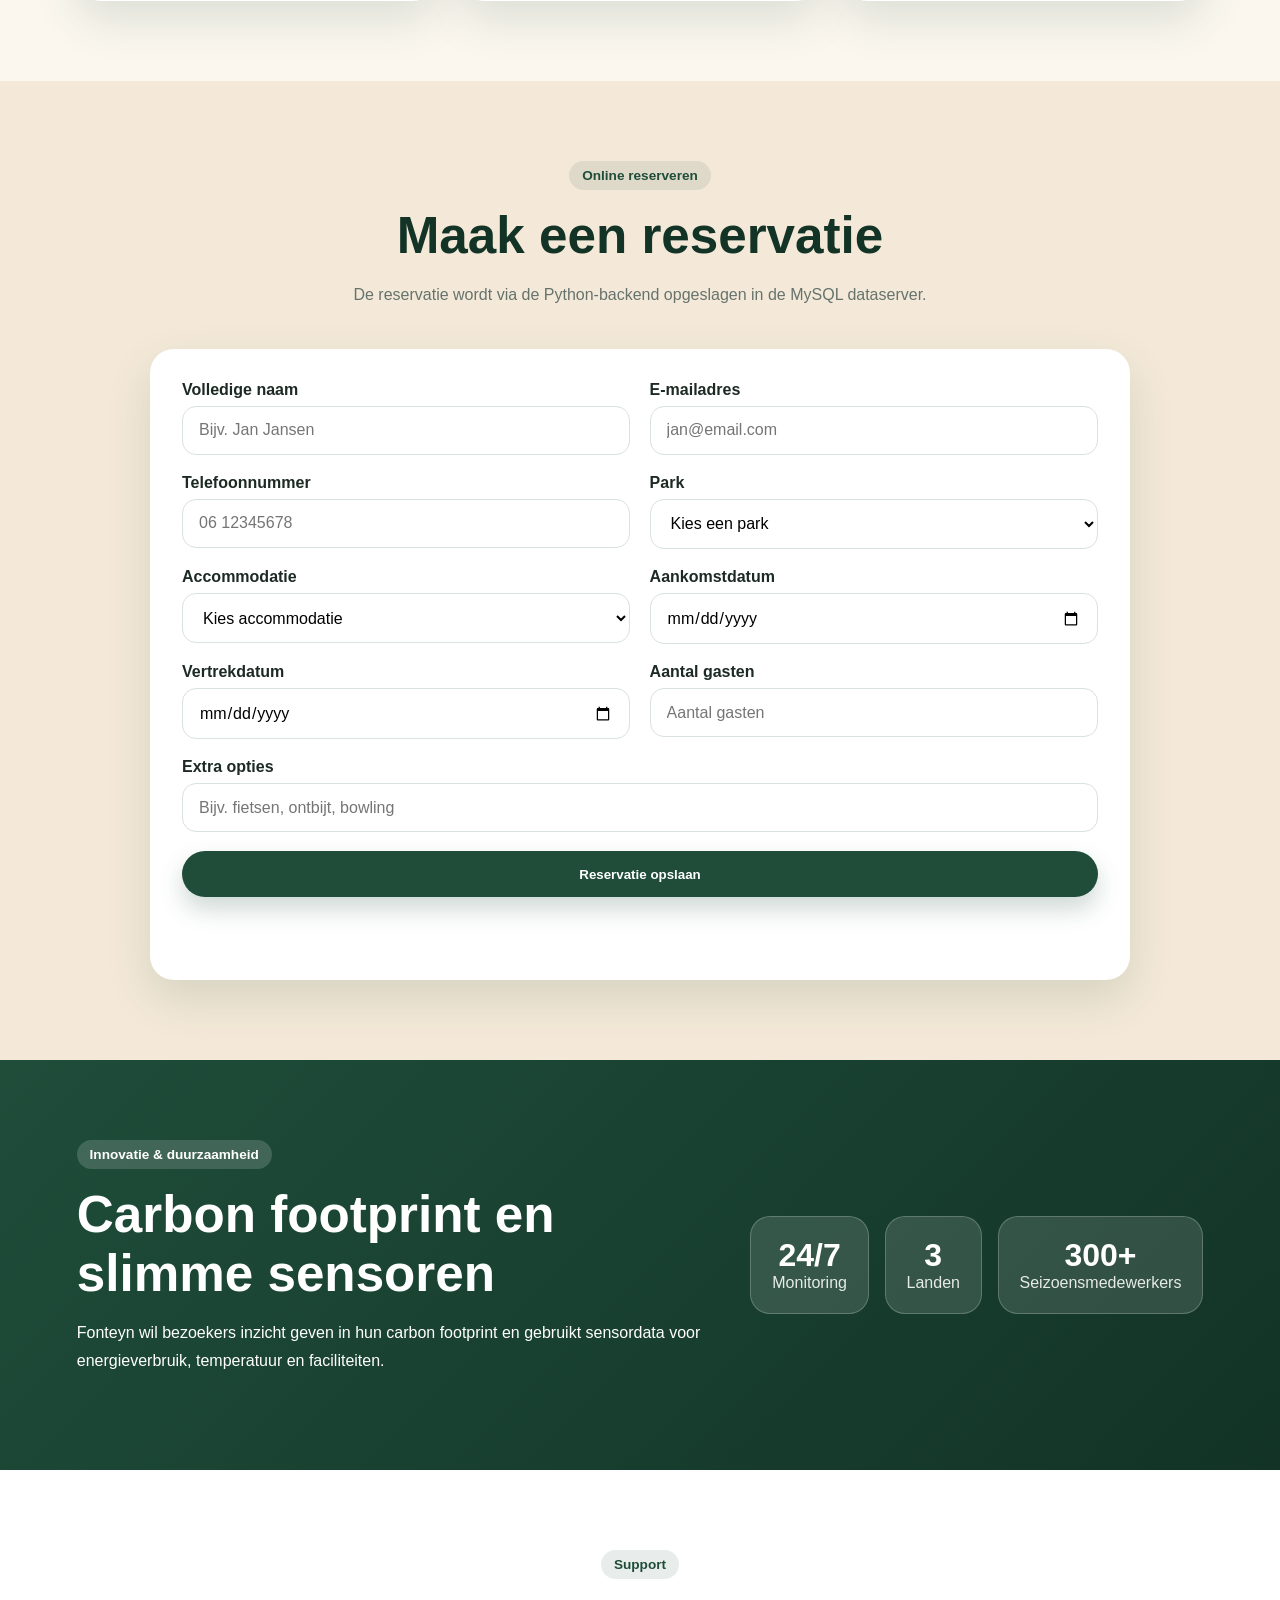
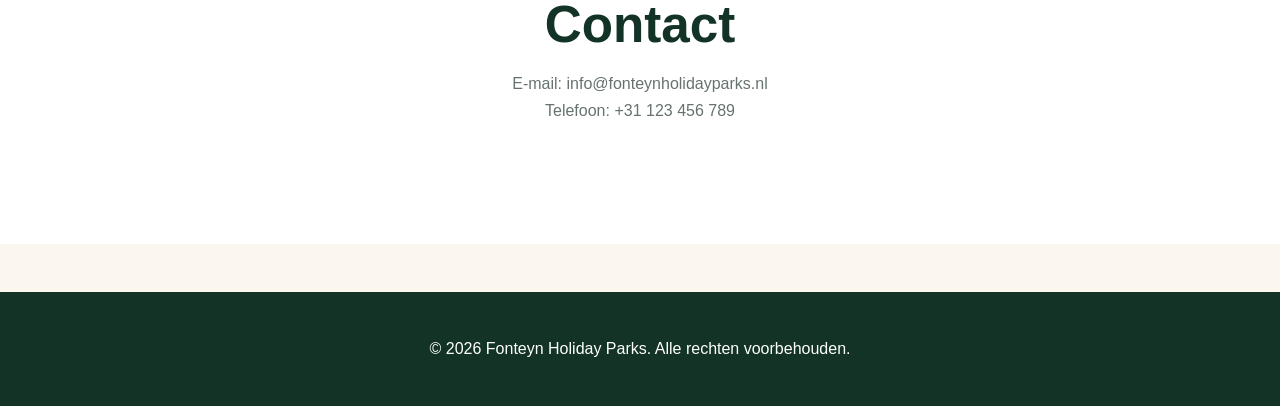
==== commit 2dd4b8b2: "show and grow" ====
--- a/fonteyn-website-New-Improved/frontend/index.html
+++ b/fonteyn-website-New-Improved/frontend/index.html
@@ -8,7 +8,7 @@
 </head>
 <body>
   <header class="navbar">
-    <a class="logo" href="index.html">Fonteyn Holiday Parks CI/CD Test hmdl ik ben goated true!!!</a>
+    <a class="logo" href="index.html">Fonteyn Holiday Parks CI/CD Pipelines zijn cool!!!</a>
     <button class="menu-btn" id="menuBtn">☰</button>
     <nav id="navMenu">
       <a href="#home">Home</a>
